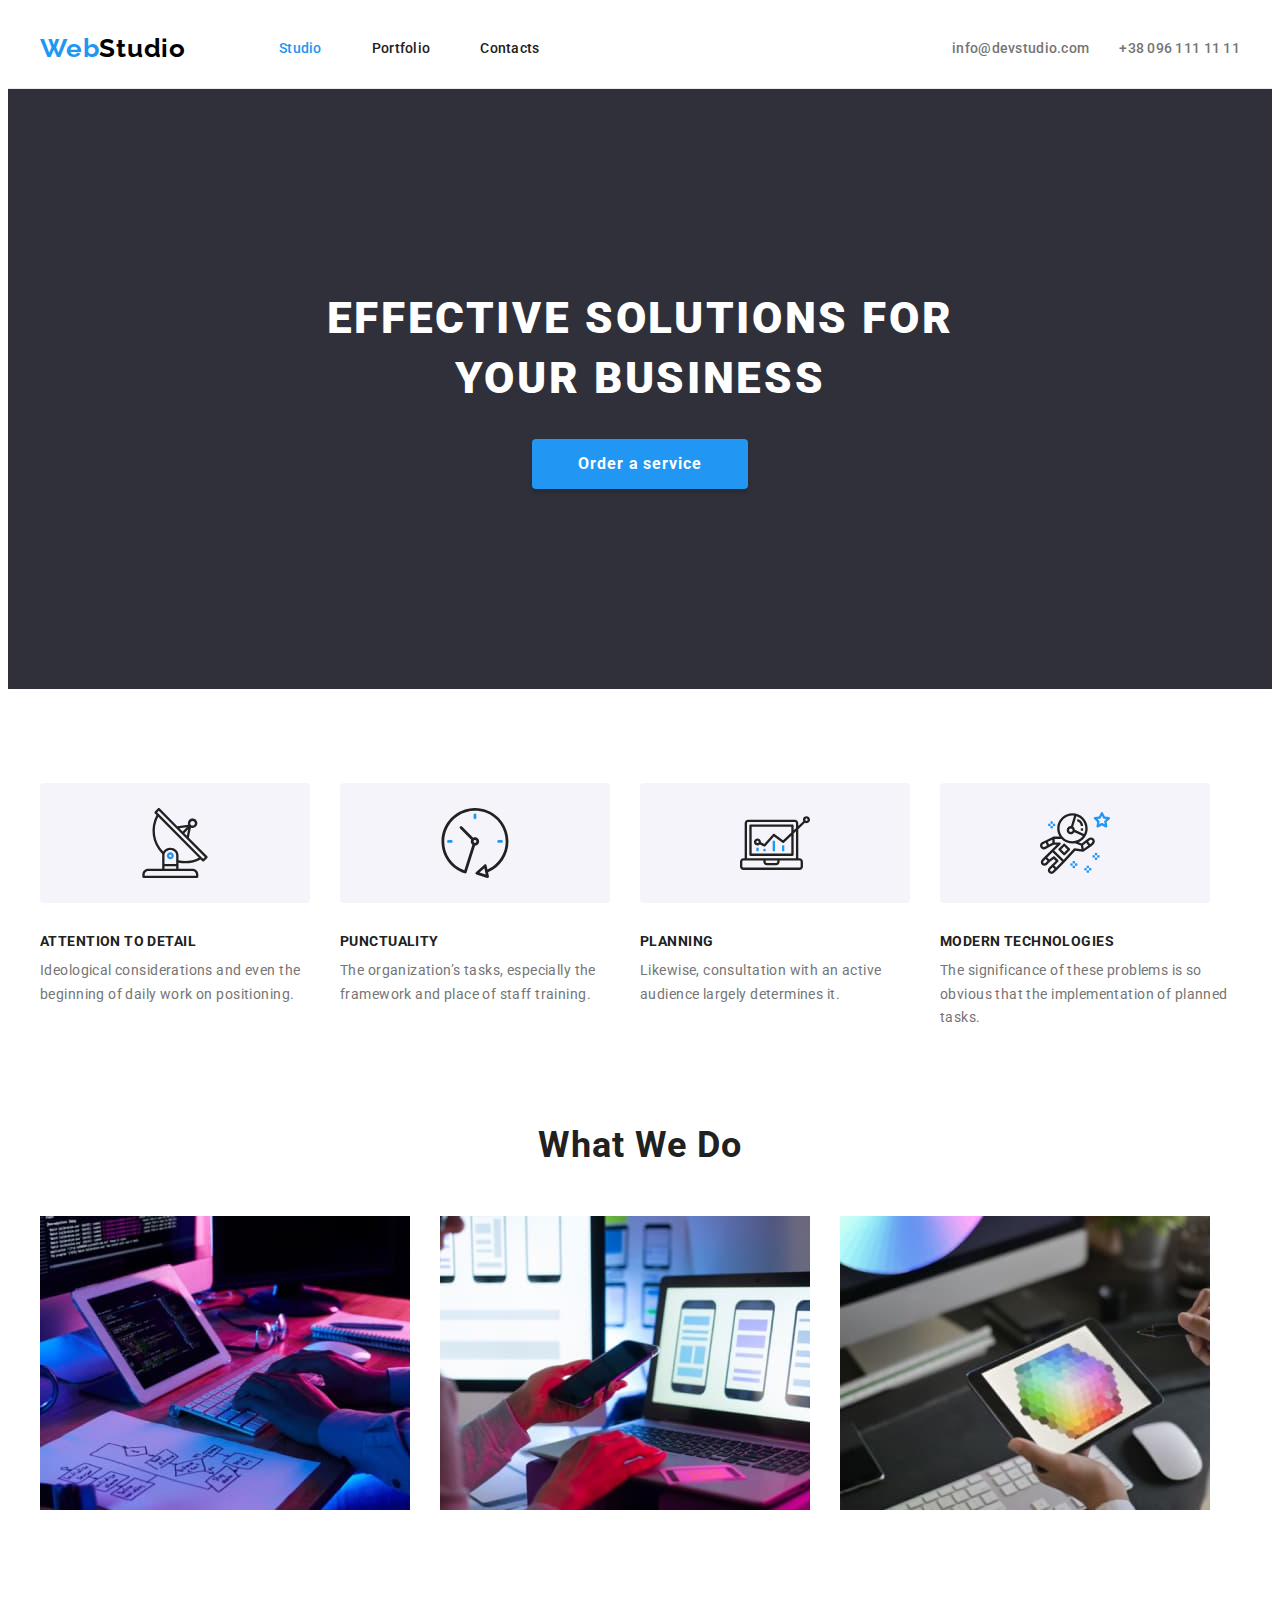
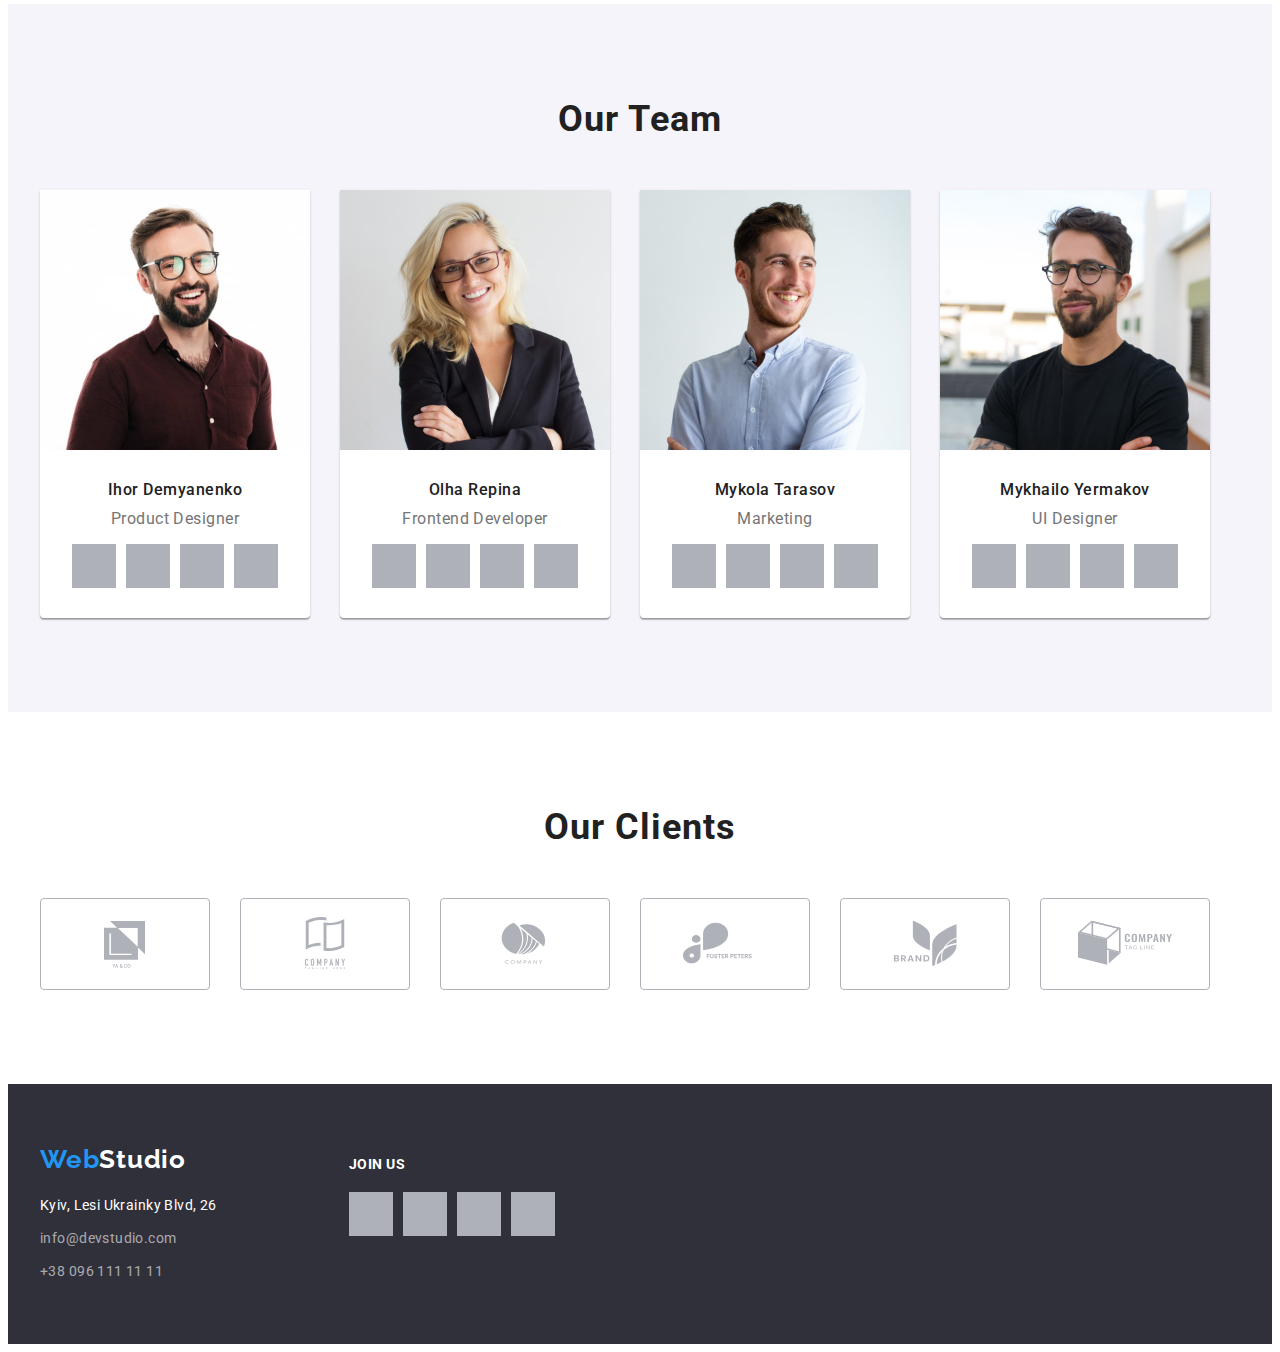
==== index.html @ 92993bab "Initial commit" ====
<!DOCTYPE html>
<html lang="en">
  <head>
    <meta charset="UTF-8" />
    <meta name="viewport" content="width=device-width, initial-scale=1.0" />
    <title>WebStudio</title>
    <link rel="preconnect" href="https://fonts.googleapis.com" />
    <link rel="preconnect" href="https://fonts.gstatic.com" crossorigin />
    <link
      href="https://fonts.googleapis.com/css2?family=Raleway:wght@700&family=Roboto:wght@400;500;700;900&display=swap"
      rel="stylesheet"
    />
    <link
      rel="stylesheet"
      href="https://cdnjs.cloudflare.com/ajax/libs/modern-normalize/2.0.0/modern-normalize.min.css"
      integrity="sha512-4xo8blKMVCiXpTaLzQSLSw3KFOVPWhm/TRtuPVc4WG6kUgjH6J03IBuG7JZPkcWMxJ5huwaBpOpnwYElP/m6wg=="
      crossorigin="anonymous"
      referrerpolicy="no-referrer"
    />
    <link rel="stylesheet" href="./css/styles.css" />
  </head>
  <body>
    <!-- header -->
    <header class="header">
      <div class="container header-wrapper">
        <nav class="site-nav-wrapper">
          <a class="logo" href="./index.html" lang="en"
            ><span class="accent">Web</span>Studio</a
          >
          <ul class="site-nav">
            <li class="site-nav-item">
              <a href="./index.html" class="link current">Studio</a>
            </li>
            <li class="site-nav-item">
              <a href="./portfolio.html" class="link">Portfolio</a>
            </li>
            <li class="site-nav-item"><a href="" class="link">Contacts</a></li>
          </ul>
        </nav>

        <ul class="header-contacts-wrapper">
          <li>
            <a href="mailto:info@devstudio.com" class="link contacts"
              >info@devstudio.com</a
            >
          </li>
          <li>
            <a href="tel:+380961111111" class="link contacts"
              >+38 096 111 11 11</a
            >
          </li>
        </ul>
      </div>
    </header>

    <!-- main content -->
    <main>
      <!-- hero screen -->
      <section class="hero">
        <div class="container">
          <h1 class="hero-title">Effective solutions for your business</h1>
          <button class="button primary" type="button">Order a service</button>
        </div>
      </section>

      <!-- benefits -->
      <section class="section benefits">
        <div class="container">
          <h2 class="title visually-hidden">Features</h2>
          <ul class="benefits-list">
            <li class="benefits-item">
              <img
                class="benefits-pic"
                src="./images/benefits-1.svg"
                alt="супутникова тарілка"
                width="270"
                height="120"
              />
              <h3 class="benefits-title">Attention to detail</h3>
              <p class="content">
                Ideological considerations and even the beginning of daily work
                on positioning.
              </p>
            </li>
            <li class="benefits-item">
              <img
                class="benefits-pic"
                src="./images/benefits-2.svg"
                alt="годинник"
                width="270"
                height="120"
              />
              <h3 class="benefits-title">Punctuality</h3>
              <p class="content">
                The organization’s tasks, especially the framework and place of
                staff training.
              </p>
            </li>
            <li class="benefits-item">
              <img
                class="benefits-pic"
                src="./images/benefits-3.svg"
                alt="графік"
                width="270"
                height="120"
              />
              <h3 class="benefits-title">Planning</h3>
              <p class="content">
                Likewise, consultation with an active audience largely
                determines it.
              </p>
            </li>
            <li class="benefits-item">
              <img
                class="benefits-pic"
                src="./images/benefits-4.svg"
                alt="космонавт"
                width="270"
                height="120"
              />
              <h3 class="benefits-title">Modern technologies</h3>
              <p class="content">
                The significance of these problems is so obvious that the
                implementation of planned tasks.
              </p>
            </li>
          </ul>
        </div>
      </section>

      <!-- what we do -->

      <section class="section works">
        <div class="container">
          <h2 class="title">What We Do</h2>
          <ul class="works-list">
            <li>
              <img
                class="works-pic"
                src="./images/img-1.jpg"
                alt="Desktop Applications"
                width="370"
                height="294"
              />
            </li>
            <li>
              <img
                class="works-pic"
                src="./images/img-2.jpg"
                alt="Mobile Applications"
                width="370"
                height="294"
              />
            </li>
            <li>
              <img
                class="works-pic"
                src="./images/img-3.jpg"
                alt="Design Solutions"
                width="370"
                height="294"
              />
            </li>
          </ul>
        </div>
      </section>

      <!-- our team -->

      <section class="section our-team">
        <div class="container">
          <h2 class="title">Our Team</h2>
          <ul class="team-list">
            <li class="team-item">
              <img
                class="team-pic"
                src="./images/product-designer.jpg"
                alt="Product Designer"
                width="270"
                height="260"
              />
              <div class="team-item-content">
                <h3 class="subtitle">Ihor Demyanenko</h3>
                <p class="team-position" lang="en">Product Designer</p>
                <ul class="socials-list">
                  <li class="socials-item"></li>
                  <li class="socials-item"></li>
                  <li class="socials-item"></li>
                  <li class="socials-item"></li>
                </ul>
              </div>
            </li>
            <li class="team-item">
              <img
                class="team-pic"
                src="./images/frontend-developer.jpg"
                alt="Frontend Developer"
                width="270"
                height="260"
              />
              <div class="team-item-content">
                <h3 class="subtitle">Olha Repina</h3>
                <p class="team-position" lang="en">Frontend Developer</p>
                <ul class="socials-list">
                  <li class="socials-item"></li>
                  <li class="socials-item"></li>
                  <li class="socials-item"></li>
                  <li class="socials-item"></li>
                </ul>
              </div>
            </li>
            <li class="team-item">
              <img
                class="team-pic"
                src="./images/marketing.jpg"
                alt="Marketing Specialist"
                width="270"
                height="260"
              />
              <div class="team-item-content">
                <h3 class="subtitle">Mykola Tarasov</h3>
                <p class="team-position" lang="en">Marketing</p>
                <ul class="socials-list">
                  <li class="socials-item"></li>
                  <li class="socials-item"></li>
                  <li class="socials-item"></li>
                  <li class="socials-item"></li>
                </ul>
              </div>
            </li>
            <li class="team-item">
              <img
                class="team-pic"
                src="./images/ui-designer.jpg"
                alt="UI Designer"
                width="270"
                height="260"
              />
              <div class="team-item-content">
                <h3 class="subtitle">Mykhailo Yermakov</h3>
                <p class="team-position" lang="en">UI Designer</p>
                <ul class="socials-list">
                  <li class="socials-item"></li>
                  <li class="socials-item"></li>
                  <li class="socials-item"></li>
                  <li class="socials-item"></li>
                </ul>
              </div>
            </li>
          </ul>
        </div>
      </section>

      <!-- clients -->
      <section class="clients section">
        <div class="container">
          <h2 class="title">Our Clients</h2>
          <ul class="clients-list">
            <li class="clients-item">
              <img
                class="clients-pic"
                src="./images/client-1.svg"
                alt="Client 1"
                width="170"
                height="92"
              />
            </li>
            <li class="clients-item">
              <img
                class="clients-pic"
                src="./images/client-2.svg"
                alt="Client 2"
                width="170"
                height="92"
              />
            </li>
            <li class="clients-item">
              <img
                class="clients-pic"
                src="./images/client-3.svg"
                alt="Client 3"
                width="170"
                height="92"
              />
            </li>
            <li class="clients-item">
              <img
                class="clients-pic"
                src="./images/client-4.svg"
                alt="Client 4"
                width="170"
                height="92"
              />
            </li>
            <li class="clients-item">
              <img
                class="clients-pic"
                src="./images/client-5.svg"
                alt="Client 5"
              />
            </li>
            <li class="clients-item">
              <img
                class="clients-pic"
                src="./images/client-6.svg"
                alt="Client 6"
              />
            </li>
          </ul>
        </div>
      </section>
    </main>

    <!-- footer -->
    <footer class="footer">
      <div class="container footer-container">
        <div class="footer-nav">
          <a href="./index.html" lang="en" class="logo"
            ><span class="accent">Web</span>Studio</a
          >
          <address class="address">
            <ul class="address-list">
              <li class="address-item">
                <a
                  href="https://maps.app.goo.gl/XvSEpXmjgRdSqmz17"
                  target="_blank"
                  rel="nofollow noreferrer noopener"
                  class="link address-map"
                  >Kyiv, Lesi Ukrainky Blvd, 26</a
                >
              </li>
              <li class="address-item">
                <a href="mailto:info@devstudio.com" class="link address-link"
                  >info@devstudio.com</a
                >
              </li>
              <li class="address-item">
                <a href="tel:+380961111111" class="link address-link"
                  >+38 096 111 11 11</a
                >
              </li>
            </ul>
          </address>
        </div>
        <div class="follow-container">
          <p class="follow-title">Join Us</p>
          <ul class="footer-follow-list">
            <li class="follow-item"></li>
            <li class="follow-item"></li>
            <li class="follow-item"></li>
            <li class="follow-item"></li>
          </ul>
        </div>
      </div>
    </footer>
  </body>
</html>
---- css/styles.css ----
:root {
  --accent-color: #2196f3;
  --primary-black-color: #000000;
  --primary-white-color: #ffffff;
  --primary-text-color: #757575;
  --secondary-text-color: #212121;
  --inverse-light-text-color: rgba(255, 255, 255, 0.6);
  --lightest-gray-color: #f5f4fa;
  --gray-color: #afb1b8;
}

/* main styles */
body {
  font-family: "Roboto", sans-serif;
  font-size: 14px;
  background-color: var(--primary-white-color);
  color: var(--primary-text-color);
}

h1,
h2,
h3,
h4,
h5,
h6,
p {
  margin: 0;
}

ul {
  padding: 0;
  margin: 0;
  list-style: none;
}

.link {
  text-decoration: none;
  color: var(--primary-text-color);
}

.container {
  width: 1200px;
  margin: 0 auto;
  padding-left: 15px;
  padding-right: 15px;
  /* outline: 2px solid tomato; */
}

.visually-hidden {
  position: absolute;
  width: 1px;
  height: 1px;
  margin: -1px;
  border: 0;
  padding: 0;

  white-space: nowrap;
  clip-path: inset(100%);
  clip: rect(0 0 0 0);
  overflow: hidden;
}

/* buttons */
.button {
  padding: 10px 32px;
  min-width: 216px;
  border-width: 0;
  border-radius: 4px;
  cursor: pointer;

  font-family: inherit;
  color: var(--primary-white-color);
  text-align: center;
}

.button.primary {
  font-weight: 700;
  font-size: 16px;
  line-height: 1.87;
  letter-spacing: 0.06em;
  background-color: #2196f3;
  box-shadow: 0 4px 4px 0 rgba(0, 0, 0, 0.15);
}

.button.primary:active {
  box-shadow: 0 4px 4px 0 rgba(0, 0, 0, 0.15);
  background: #188ce8;
}

/* header */
.header {
  /* padding-top: 24px;
  padding-bottom: 25px; */
  border-bottom: 1px solid #ececec;
}

.header-wrapper {
  display: flex;
  align-items: center;
}

/* logo */
.logo {
  margin-right: 93px;

  font-family: "Raleway", sans-serif;
  font-weight: 700;
  font-size: 26px;
  letter-spacing: 0.03em;
  text-decoration: none;

  color: var(--primary-black-color);
}
.logo .accent {
  color: var(--accent-color);
}

/* navigation */
.site-nav-wrapper {
  display: flex;
  align-items: center;
  margin-right: auto;
}

.site-nav {
  display: flex;
  align-items: center;
  column-gap: 50px;
}

.site-nav-item > .link {
  display: block;
  padding-top: 32px;
  padding-bottom: 32px;
}

.site-nav .link {
  font-weight: 500;
  letter-spacing: 0.02em;
  color: var(--secondary-text-color);
}
.site-nav .link:hover,
.site-nav .link:focus {
  color: var(--accent-color);
}

.header-contacts-wrapper {
  display: flex;
  gap: 30px;
}

.link.current {
  color: var(--accent-color);
}
/* contacts */
.contacts {
  padding-top: 20px;
  padding-bottom: 20px;

  font-weight: 500;
  letter-spacing: 0.02em;
}
.contacts:hover,
.contacts:focus {
  color: var(--accent-color);
}

/* hero */
.hero {
  padding-top: 200px;
  padding-bottom: 200px;
  text-align: center;
  background: #2f303a;
}

.hero-title {
  width: 696px;
  margin-bottom: 30px;
  margin-left: auto;
  margin-right: auto;

  font-weight: 900;
  font-size: 44px;
  line-height: 1.36;
  letter-spacing: 0.06em;
  text-transform: uppercase;
  text-align: center;
  color: var(--primary-white-color);
}

/* <button type="button" class="button primary">Замовити послугу</button> */

/* sections */
.section {
  padding-top: 94px;
  padding-bottom: 94px;
}

.section .title {
  color: var(--secondary-text-color);
  font-size: 36px;
  letter-spacing: 0.03em;
  text-align: center;
}

/* benefits */

.benefits-list {
  display: flex;
  column-gap: 30px;
}

/* .benefits-item {
  background-color: teal;
} */

.benefits-pic {
  display: block;
  margin-bottom: 30px;
}

.benefits-title {
  margin-bottom: 10px;

  font-size: 14px;
  letter-spacing: 0.03em;
  text-transform: uppercase;
  color: var(--secondary-text-color);
}

.benefits .content {
  line-height: 1.71;
  letter-spacing: 0.03em;
}

/* what we do */
.works {
  padding-top: 0;
}

.works .title {
  margin-bottom: 50px;
}

.works-list {
  display: flex;
  column-gap: 30px;
}

.works-pic {
  display: block;
}

/* our team */
.our-team {
  background: var(--lightest-gray-color);
}

.our-team .title {
  margin-bottom: 50px;
}

.team-list {
  display: flex;
  column-gap: 30px;
}

.team-item {
  border-radius: 0 0 4px 4px;
  width: 270px;

  box-shadow: 0 2px 1px 0 rgba(0, 0, 0, 0.2), 0 1px 1px 0 rgba(0, 0, 0, 0.14),
    0 1px 3px 0 rgba(0, 0, 0, 0.12);
  background: #fff;
}

.team-pic {
  display: block;
}

.team-item-content {
  padding: 30px 32px;
}

.our-team .subtitle {
  margin-bottom: 10px;

  font-weight: 500;
  font-size: 16px;
  letter-spacing: 0.03em;
  text-align: center;
  color: var(--secondary-text-color);
}

.team-position {
  margin-bottom: 16px;

  font-size: 16px;
  letter-spacing: 0.03em;
  text-align: center;
}

.socials-list {
  display: flex;
  column-gap: 10px;
  justify-content: center;
}

.socials-item {
  width: 44px;
  height: 44px;
  background-color: var(--gray-color);
}

/* clients */

.clients .title {
  margin-bottom: 50px;
}

.clients-list {
  display: flex;
  column-gap: 30px;
}

.clients-item {
  width: 170px;
  /* height: 92px; */
}

.clients-pic {
  display: block;
}

/* footer */
.footer {
  padding-top: 60px;
  padding-bottom: 60px;
  background: #2f303a;
}

.footer-container {
  display: flex;
  /* align-items: center; */
}

.footer-nav {
  margin-right: 70px;
}

.footer .logo {
  display: block;
  margin-bottom: 20px;

  color: var(--primary-white-color);
}

.address {
  line-height: 1.71;
  font-style: normal;
  letter-spacing: 0.03em;
}

.address .link:hover,
.address .link:focus {
  color: var(--accent-color);
}

.address-item {
  display: block;
  margin-bottom: 9px;
}

.address-item:last-child {
  margin-bottom: 0;
}

.address-map {
  color: var(--primary-white-color);
}

.address-link {
  letter-spacing: 0.03em;
  color: var(--inverse-light-text-color);
}

/* follow list */
.follow-container {
  margin-top: 12px;
}

.follow-title {
  margin-bottom: 20px;

  font-weight: 700;
  letter-spacing: 0.03em;
  text-transform: uppercase;
  color: var(--primary-white-color);
}

.footer-follow-list {
  display: flex;
  column-gap: 10px;
}

.follow-item {
  width: 44px;
  height: 44px;
  background-color: var(--gray-color);
}

/* portfolio page styles */

.portfolio {
  padding-bottom: 94px;
  padding-top: 94px;
}

.button-list {
  display: flex;
  gap: 8px;
  justify-content: center;
  margin-bottom: 50px;
}

.portfolio-button {
  padding: 6px 22px;
  min-width: 73px;

  font-weight: 500;
  font-size: 16px;
  line-height: 1.62;
  letter-spacing: 0.03em;
  color: var(--secondary-text-color);
  background-color: var(--lightest-gray-color);
}

.portfolio-button:hover,
.portfolio-button:focus {
  background-color: var(--accent-color);
  color: var(--primary-white-color);
}

.portfolio-button.accent {
  background-color: var(--accent-color);
  color: var(--primary-white-color);
}

.cards-list {
  display: flex;
  flex-wrap: wrap;
  gap: 30px;
}

.cards-item {
  width: 370px;
  /* height: 404px; */
}

.carts-pic {
  display: block;
}

.cards-content {
  border: 1px solid #eee;
  border-top: 0;
  padding: 20px 24px;
}

.portfolio-title {
  margin-bottom: 4px;

  font-size: 18px;
  line-height: 2;
  letter-spacing: 0.06em;
  color: var(--secondary-text-color);
}

.portfolio-subtitle {
  font-size: 16px;
  line-height: 1.87;
  letter-spacing: 0.03em;
}
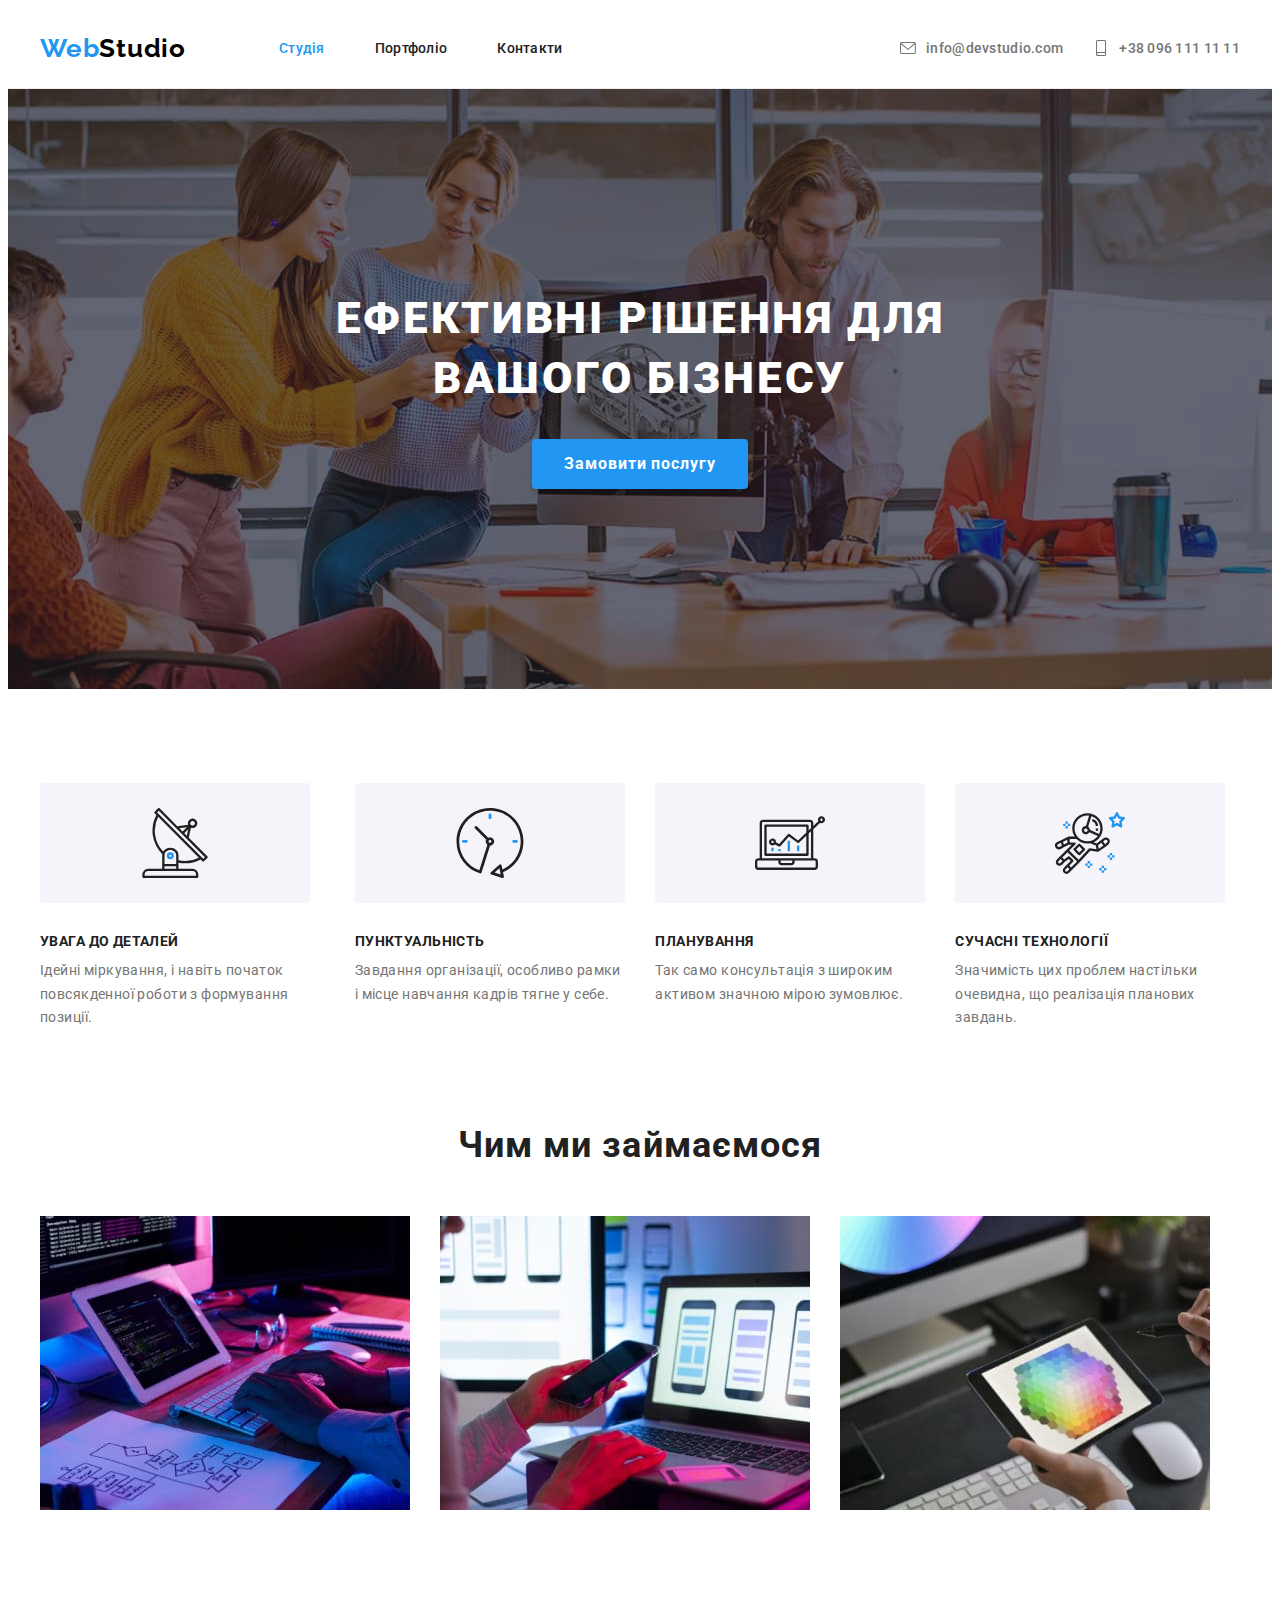
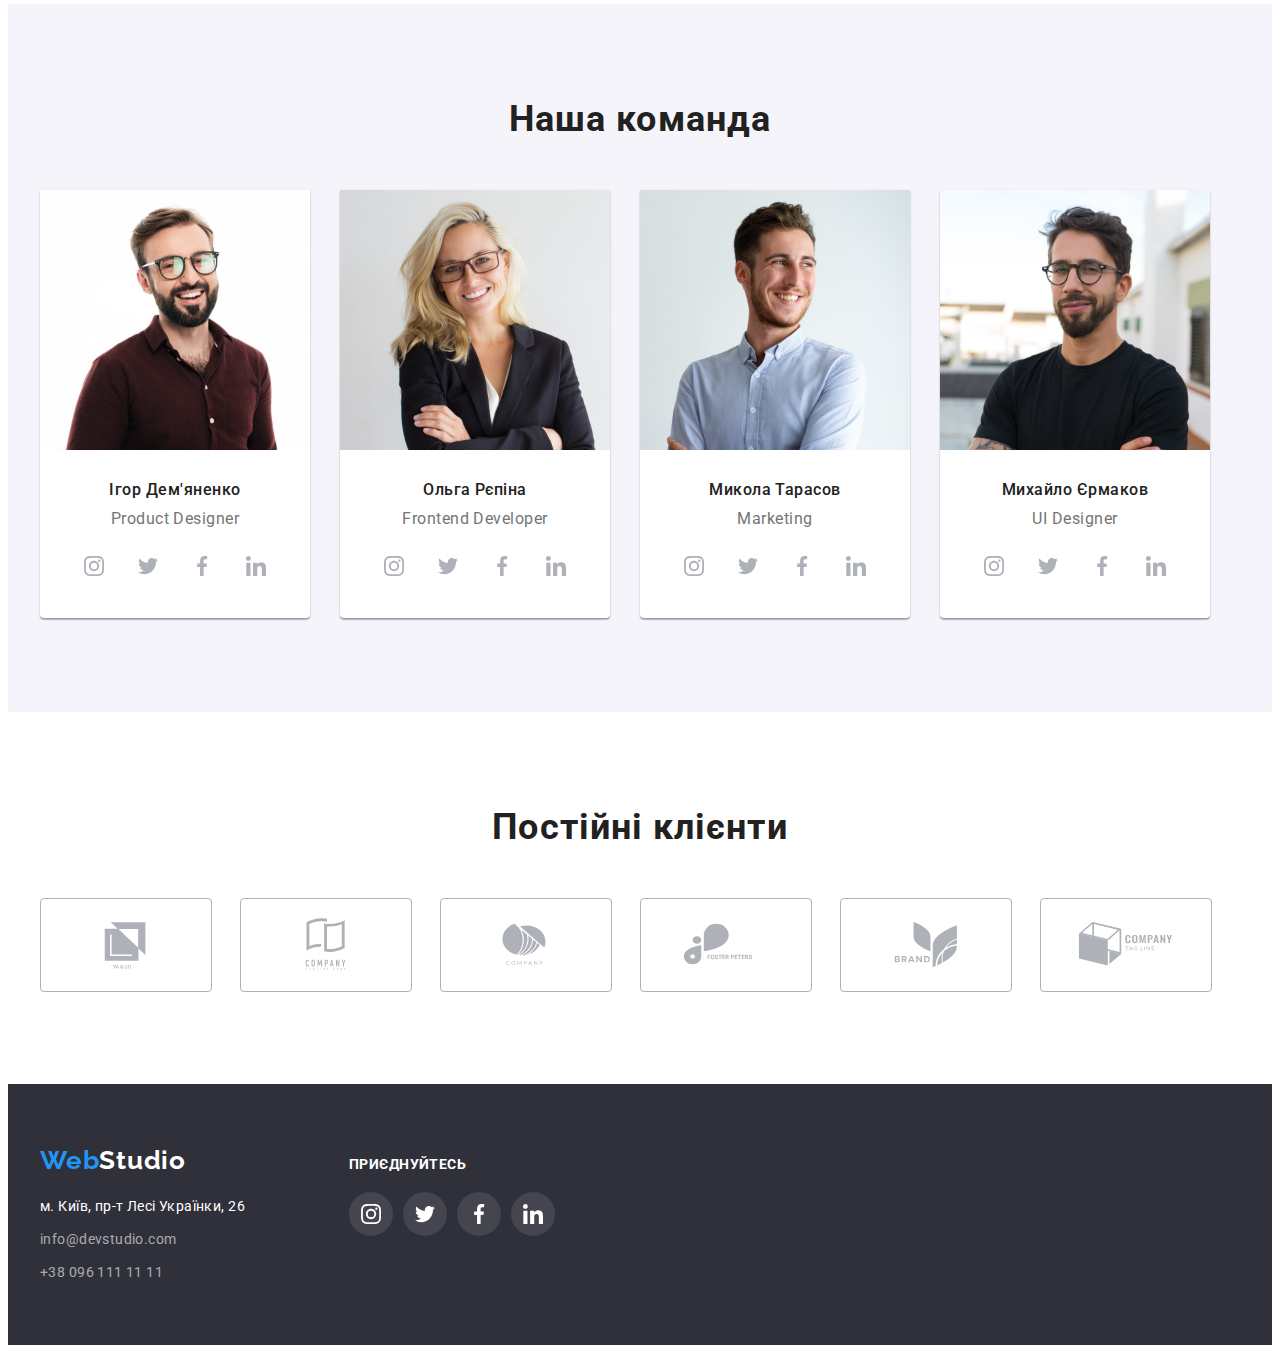
==== commit eccc3ee0: "Add markup and styling for icons and decorative effects" ====
--- a/index.html
+++ b/index.html
@@ -1,5 +1,5 @@
 <!DOCTYPE html>
-<html lang="en">
+<html lang="uk">
   <head>
     <meta charset="UTF-8" />
     <meta name="viewport" content="width=device-width, initial-scale=1.0" />
@@ -29,23 +29,28 @@
           >
           <ul class="site-nav">
             <li class="site-nav-item">
-              <a href="./index.html" class="link current">Studio</a>
+              <a href="./index.html" class="link current">Студія</a>
             </li>
             <li class="site-nav-item">
-              <a href="./portfolio.html" class="link">Portfolio</a>
-            </li>
-            <li class="site-nav-item"><a href="" class="link">Contacts</a></li>
+              <a href="./portfolio.html" class="link">Портфоліо</a>
+            </li>
+            <li class="site-nav-item"><a href="" class="link">Контакти</a></li>
           </ul>
         </nav>
 
         <ul class="header-contacts-wrapper">
-          <li>
-            <a href="mailto:info@devstudio.com" class="link contacts"
-              >info@devstudio.com</a
+          <li class="header-contacts-item">
+            <a href="mailto:info@devstudio.com" class="link contacts-link">
+              <svg class="header-contacts-icon">
+                <use href="./images/icons.svg#icon-envelope"></use>
+              </svg>
+              info@devstudio.com</a
             >
           </li>
-          <li>
-            <a href="tel:+380961111111" class="link contacts"
+          <li class="header-contacts-item">
+            <a href="tel:+380961111111" class="link contacts-link">
+              <svg class="header-contacts-icon">
+                <use href="./images/icons.svg#icon-smartphone"></use></svg
               >+38 096 111 11 11</a
             >
           </li>
@@ -58,70 +63,61 @@
       <!-- hero screen -->
       <section class="hero">
         <div class="container">
-          <h1 class="hero-title">Effective solutions for your business</h1>
-          <button class="button primary" type="button">Order a service</button>
+          <h1 class="hero-title">Ефективні рішення для вашого бізнесу</h1>
+          <button class="button primary" type="button">Замовити послугу</button>
         </div>
       </section>
 
       <!-- benefits -->
       <section class="section benefits">
         <div class="container">
-          <h2 class="title visually-hidden">Features</h2>
+          <h2 class="title visually-hidden">Особливості</h2>
           <ul class="benefits-list">
             <li class="benefits-item">
-              <img
-                class="benefits-pic"
-                src="./images/benefits-1.svg"
-                alt="супутникова тарілка"
-                width="270"
-                height="120"
-              />
-              <h3 class="benefits-title">Attention to detail</h3>
+              <div class="benefits-pic">
+                <svg class="benefits-icon">
+                  <use href="./images/icons.svg#icon-antenna"></use>
+                </svg>
+              </div>
+              <h3 class="benefits-title">Увага до деталей</h3>
               <p class="content">
-                Ideological considerations and even the beginning of daily work
-                on positioning.
+                Ідейні міркування, і навіть початок повсякденної роботи з
+                формування позиції.
               </p>
             </li>
             <li class="benefits-item">
-              <img
-                class="benefits-pic"
-                src="./images/benefits-2.svg"
-                alt="годинник"
-                width="270"
-                height="120"
-              />
-              <h3 class="benefits-title">Punctuality</h3>
+              <div class="benefits-pic">
+                <svg class="benefits-icon">
+                  <use href="./images/icons.svg#icon-clock"></use>
+                </svg>
+              </div>
+              <h3 class="benefits-title">Пунктуальність</h3>
               <p class="content">
-                The organization’s tasks, especially the framework and place of
-                staff training.
+                Завдання організації, особливо рамки і місце навчання кадрів
+                тягне у себе.
               </p>
             </li>
             <li class="benefits-item">
-              <img
-                class="benefits-pic"
-                src="./images/benefits-3.svg"
-                alt="графік"
-                width="270"
-                height="120"
-              />
-              <h3 class="benefits-title">Planning</h3>
+              <div class="benefits-pic">
+                <svg class="benefits-icon">
+                  <use href="./images/icons.svg#icon-diagram"></use>
+                </svg>
+              </div>
+              <h3 class="benefits-title">Планування</h3>
               <p class="content">
-                Likewise, consultation with an active audience largely
-                determines it.
+                Так само консультація з широким активом значною мірою зумовлює.
               </p>
             </li>
             <li class="benefits-item">
-              <img
-                class="benefits-pic"
-                src="./images/benefits-4.svg"
-                alt="космонавт"
-                width="270"
-                height="120"
-              />
-              <h3 class="benefits-title">Modern technologies</h3>
+              <div class="benefits-pic">
+                <svg class="benefits-icon">
+                  <use href="./images/icons.svg#icon-astronaut"></use>
+                </svg>
+              </div>
+              <h3 class="benefits-title">Сучасні технології</h3>
               <p class="content">
-                The significance of these problems is so obvious that the
-                implementation of planned tasks.
+                Значимість цих проблем настільки очевидна, що реалізація
+                планових завдань.
               </p>
             </li>
           </ul>
@@ -132,13 +128,13 @@
 
       <section class="section works">
         <div class="container">
-          <h2 class="title">What We Do</h2>
+          <h2 class="title">Чим ми займаємося</h2>
           <ul class="works-list">
             <li>
               <img
                 class="works-pic"
                 src="./images/img-1.jpg"
-                alt="Desktop Applications"
+                alt="Десктопні додатки"
                 width="370"
                 height="294"
               />
@@ -147,7 +143,7 @@
               <img
                 class="works-pic"
                 src="./images/img-2.jpg"
-                alt="Mobile Applications"
+                alt="Мобільні додатки"
                 width="370"
                 height="294"
               />
@@ -156,7 +152,7 @@
               <img
                 class="works-pic"
                 src="./images/img-3.jpg"
-                alt="Design Solutions"
+                alt="Дизайнерські рішення"
                 width="370"
                 height="294"
               />
@@ -169,24 +165,63 @@
 
       <section class="section our-team">
         <div class="container">
-          <h2 class="title">Our Team</h2>
+          <h2 class="title">Наша команда</h2>
           <ul class="team-list">
             <li class="team-item">
               <img
                 class="team-pic"
                 src="./images/product-designer.jpg"
-                alt="Product Designer"
+                alt="Дизайнер продукту"
                 width="270"
                 height="260"
               />
               <div class="team-item-content">
-                <h3 class="subtitle">Ihor Demyanenko</h3>
+                <h3 class="subtitle">Ігор Дем'яненко</h3>
                 <p class="team-position" lang="en">Product Designer</p>
+
                 <ul class="socials-list">
-                  <li class="socials-item"></li>
-                  <li class="socials-item"></li>
-                  <li class="socials-item"></li>
-                  <li class="socials-item"></li>
+                  <li class="socials-item">
+                    <a
+                      href=""
+                      class="link social-link"
+                      target="_blank"
+                      rel="noopener noreferrer nofollow"
+                      ><svg class="social-link-icon">
+                        <use
+                          href="./images/icons.svg#icon-instagram"
+                        ></use></svg
+                    ></a>
+                  </li>
+                  <li class="socials-item">
+                    <a
+                      href=""
+                      class="link social-link"
+                      target="_blank"
+                      rel="noopener noreferrer nofollow"
+                      ><svg class="social-link-icon">
+                        <use href="./images/icons.svg#icon-twitter"></use></svg
+                    ></a>
+                  </li>
+                  <li class="socials-item">
+                    <a
+                      href=""
+                      class="link social-link"
+                      target="_blank"
+                      rel="noopener noreferrer nofollow"
+                      ><svg class="social-link-icon">
+                        <use href="./images/icons.svg#icon-facebook"></use></svg
+                    ></a>
+                  </li>
+                  <li class="socials-item">
+                    <a
+                      href=""
+                      class="link social-link"
+                      target="_blank"
+                      rel="noopener noreferrer nofollow"
+                      ><svg class="social-link-icon">
+                        <use href="./images/icons.svg#icon-linkedin"></use></svg
+                    ></a>
+                  </li>
                 </ul>
               </div>
             </li>
@@ -194,18 +229,56 @@
               <img
                 class="team-pic"
                 src="./images/frontend-developer.jpg"
-                alt="Frontend Developer"
+                alt="Фронтенд розробник"
                 width="270"
                 height="260"
               />
               <div class="team-item-content">
-                <h3 class="subtitle">Olha Repina</h3>
+                <h3 class="subtitle">Ольга Рєпіна</h3>
                 <p class="team-position" lang="en">Frontend Developer</p>
                 <ul class="socials-list">
-                  <li class="socials-item"></li>
-                  <li class="socials-item"></li>
-                  <li class="socials-item"></li>
-                  <li class="socials-item"></li>
+                  <li class="socials-item">
+                    <a
+                      href=""
+                      class="link social-link"
+                      target="_blank"
+                      rel="noopener noreferrer nofollow"
+                      ><svg class="social-link-icon">
+                        <use
+                          href="./images/icons.svg#icon-instagram"
+                        ></use></svg
+                    ></a>
+                  </li>
+                  <li class="socials-item">
+                    <a
+                      href=""
+                      class="link social-link"
+                      target="_blank"
+                      rel="noopener noreferrer nofollow"
+                      ><svg class="social-link-icon">
+                        <use href="./images/icons.svg#icon-twitter"></use></svg
+                    ></a>
+                  </li>
+                  <li class="socials-item">
+                    <a
+                      href=""
+                      class="link social-link"
+                      target="_blank"
+                      rel="noopener noreferrer nofollow"
+                      ><svg class="social-link-icon">
+                        <use href="./images/icons.svg#icon-facebook"></use></svg
+                    ></a>
+                  </li>
+                  <li class="socials-item">
+                    <a
+                      href=""
+                      class="link social-link"
+                      target="_blank"
+                      rel="noopener noreferrer nofollow"
+                      ><svg class="social-link-icon">
+                        <use href="./images/icons.svg#icon-linkedin"></use></svg
+                    ></a>
+                  </li>
                 </ul>
               </div>
             </li>
@@ -213,18 +286,56 @@
               <img
                 class="team-pic"
                 src="./images/marketing.jpg"
-                alt="Marketing Specialist"
+                alt="Маркетолог"
                 width="270"
                 height="260"
               />
               <div class="team-item-content">
-                <h3 class="subtitle">Mykola Tarasov</h3>
+                <h3 class="subtitle">Микола Тарасов</h3>
                 <p class="team-position" lang="en">Marketing</p>
                 <ul class="socials-list">
-                  <li class="socials-item"></li>
-                  <li class="socials-item"></li>
-                  <li class="socials-item"></li>
-                  <li class="socials-item"></li>
+                  <li class="socials-item">
+                    <a
+                      href=""
+                      class="link social-link"
+                      target="_blank"
+                      rel="noopener noreferrer nofollow"
+                      ><svg class="social-link-icon">
+                        <use
+                          href="./images/icons.svg#icon-instagram"
+                        ></use></svg
+                    ></a>
+                  </li>
+                  <li class="socials-item">
+                    <a
+                      href=""
+                      class="link social-link"
+                      target="_blank"
+                      rel="noopener noreferrer nofollow"
+                      ><svg class="social-link-icon">
+                        <use href="./images/icons.svg#icon-twitter"></use></svg
+                    ></a>
+                  </li>
+                  <li class="socials-item">
+                    <a
+                      href=""
+                      class="link social-link"
+                      target="_blank"
+                      rel="noopener noreferrer nofollow"
+                      ><svg class="social-link-icon">
+                        <use href="./images/icons.svg#icon-facebook"></use></svg
+                    ></a>
+                  </li>
+                  <li class="socials-item">
+                    <a
+                      href=""
+                      class="link social-link"
+                      target="_blank"
+                      rel="noopener noreferrer nofollow"
+                      ><svg class="social-link-icon">
+                        <use href="./images/icons.svg#icon-linkedin"></use></svg
+                    ></a>
+                  </li>
                 </ul>
               </div>
             </li>
@@ -232,18 +343,56 @@
               <img
                 class="team-pic"
                 src="./images/ui-designer.jpg"
-                alt="UI Designer"
+                alt="UI Дизайнер"
                 width="270"
                 height="260"
               />
               <div class="team-item-content">
-                <h3 class="subtitle">Mykhailo Yermakov</h3>
+                <h3 class="subtitle">Михайло Єрмаков</h3>
                 <p class="team-position" lang="en">UI Designer</p>
                 <ul class="socials-list">
-                  <li class="socials-item"></li>
-                  <li class="socials-item"></li>
-                  <li class="socials-item"></li>
-                  <li class="socials-item"></li>
+                  <li class="socials-item">
+                    <a
+                      href=""
+                      class="link social-link"
+                      target="_blank"
+                      rel="noopener noreferrer nofollow"
+                      ><svg class="social-link-icon">
+                        <use
+                          href="./images/icons.svg#icon-instagram"
+                        ></use></svg
+                    ></a>
+                  </li>
+                  <li class="socials-item">
+                    <a
+                      href=""
+                      class="link social-link"
+                      target="_blank"
+                      rel="noopener noreferrer nofollow"
+                      ><svg class="social-link-icon">
+                        <use href="./images/icons.svg#icon-twitter"></use></svg
+                    ></a>
+                  </li>
+                  <li class="socials-item">
+                    <a
+                      href=""
+                      class="link social-link"
+                      target="_blank"
+                      rel="noopener noreferrer nofollow"
+                      ><svg class="social-link-icon">
+                        <use href="./images/icons.svg#icon-facebook"></use></svg
+                    ></a>
+                  </li>
+                  <li class="socials-item">
+                    <a
+                      href=""
+                      class="link social-link"
+                      target="_blank"
+                      rel="noopener noreferrer nofollow"
+                      ><svg class="social-link-icon">
+                        <use href="./images/icons.svg#icon-linkedin"></use></svg
+                    ></a>
+                  </li>
                 </ul>
               </div>
             </li>
@@ -254,57 +403,73 @@
       <!-- clients -->
       <section class="clients section">
         <div class="container">
-          <h2 class="title">Our Clients</h2>
+          <h2 class="title">Постійні клієнти</h2>
           <ul class="clients-list">
             <li class="clients-item">
-              <img
-                class="clients-pic"
-                src="./images/client-1.svg"
-                alt="Client 1"
-                width="170"
-                height="92"
-              />
+              <a
+                href=""
+                class="clients-link"
+                target="_blank"
+                rel="noopener noreferrer nofollow"
+              >
+                <svg class="clients-icon">
+                  <use href="./images/icons.svg#icon-client-1"></use></svg
+              ></a>
             </li>
             <li class="clients-item">
-              <img
-                class="clients-pic"
-                src="./images/client-2.svg"
-                alt="Client 2"
-                width="170"
-                height="92"
-              />
+              <a
+                href=""
+                class="clients-link"
+                target="_blank"
+                rel="noopener noreferrer nofollow"
+              >
+                <svg class="clients-icon">
+                  <use href="./images/icons.svg#icon-client-2"></use></svg
+              ></a>
             </li>
             <li class="clients-item">
-              <img
-                class="clients-pic"
-                src="./images/client-3.svg"
-                alt="Client 3"
-                width="170"
-                height="92"
-              />
+              <a
+                href=""
+                class="clients-link"
+                target="_blank"
+                rel="noopener noreferrer nofollow"
+              >
+                <svg class="clients-icon">
+                  <use href="./images/icons.svg#icon-client-3"></use></svg
+              ></a>
             </li>
             <li class="clients-item">
-              <img
-                class="clients-pic"
-                src="./images/client-4.svg"
-                alt="Client 4"
-                width="170"
-                height="92"
-              />
+              <a
+                href=""
+                class="clients-link"
+                target="_blank"
+                rel="noopener noreferrer nofollow"
+              >
+                <svg class="clients-icon">
+                  <use href="./images/icons.svg#icon-client-4"></use></svg
+              ></a>
             </li>
             <li class="clients-item">
-              <img
-                class="clients-pic"
-                src="./images/client-5.svg"
-                alt="Client 5"
-              />
+              <a
+                href=""
+                class="clients-link"
+                target="_blank"
+                rel="noopener noreferrer nofollow"
+              >
+                <svg class="clients-icon">
+                  <use href="./images/icons.svg#icon-client-5"></use></svg
+              ></a>
             </li>
             <li class="clients-item">
-              <img
-                class="clients-pic"
-                src="./images/client-6.svg"
-                alt="Client 6"
-              />
+              <a
+                href=""
+                class="clients-link"
+                target="_blank"
+                rel="noopener noreferrer nofollow"
+              >
+                <svg class="clients-icon">
+                  <use href="./images/icons.svg#icon-client-6"></use></svg
+              ></a>
             </li>
           </ul>
         </div>
@@ -319,6 +484,7 @@
             ><span class="accent">Web</span>Studio</a
           >
           <address class="address">
+            <!-- address list -->
             <ul class="address-list">
               <li class="address-item">
                 <a
@@ -326,7 +492,7 @@
                   target="_blank"
                   rel="nofollow noreferrer noopener"
                   class="link address-map"
-                  >Kyiv, Lesi Ukrainky Blvd, 26</a
+                  >м. Київ, пр-т Лесі Українки, 26</a
                 >
               </li>
               <li class="address-item">
@@ -342,13 +508,58 @@
             </ul>
           </address>
         </div>
+
         <div class="follow-container">
-          <p class="follow-title">Join Us</p>
+          <p class="follow-title">приєднуйтесь</p>
           <ul class="footer-follow-list">
-            <li class="follow-item"></li>
-            <li class="follow-item"></li>
-            <li class="follow-item"></li>
-            <li class="follow-item"></li>
+            <li class="follow-item">
+              <a
+                href=""
+                class="footer-link"
+                target="_blank"
+                rel="noopener noreferrer nofollow"
+              >
+                <svg class="footer-icon">
+                  <use href="./images/icons.svg#icon-instagram"></use>
+                </svg>
+              </a>
+            </li>
+            <li class="follow-item">
+              <a
+                href=""
+                class="footer-link"
+                target="_blank"
+                rel="noopener noreferrer nofollow"
+              >
+                <svg class="footer-icon">
+                  <use href="./images/icons.svg#icon-twitter"></use>
+                </svg>
+              </a>
+            </li>
+            <li class="follow-item">
+              <a
+                href=""
+                class="footer-link"
+                target="_blank"
+                rel="noopener noreferrer nofollow"
+              >
+                <svg class="footer-icon">
+                  <use href="./images/icons.svg#icon-facebook"></use>
+                </svg>
+              </a>
+            </li>
+            <li class="follow-item">
+              <a
+                href=""
+                class="footer-link"
+                target="_blank"
+                rel="noopener noreferrer nofollow"
+              >
+                <svg class="footer-icon">
+                  <use href="./images/icons.svg#icon-linkedin"></use>
+                </svg>
+              </a>
+            </li>
           </ul>
         </div>
       </div>
--- a/css/styles.css
+++ b/css/styles.css
@@ -144,33 +144,63 @@
   color: var(--accent-color);
 }
 
-.header-contacts-wrapper {
-  display: flex;
-  gap: 30px;
-}
-
 .link.current {
   color: var(--accent-color);
 }
+
 /* contacts */
-.contacts {
+
+.header-contacts-wrapper {
+  display: flex;
+  gap: 30px;
+  align-items: center;
+}
+
+.header-contacts-item {
+  display: flex;
+  gap: 10px;
+  align-items: center;
+
+  font-weight: 500;
+  letter-spacing: 0.02em;
+}
+
+.contacts-link {
+  display: flex;
+  gap: 10px;
+  align-items: center;
   padding-top: 20px;
   padding-bottom: 20px;
-
-  font-weight: 500;
-  letter-spacing: 0.02em;
-}
-.contacts:hover,
-.contacts:focus {
+}
+
+.contacts-link:hover,
+.contacts-link:focus {
   color: var(--accent-color);
+}
+
+.header-contacts-icon {
+  width: 16px;
+  height: 16px;
+  fill: currentColor;
 }
 
 /* hero */
 .hero {
+  margin-right: auto;
+  margin-left: auto;
   padding-top: 200px;
   padding-bottom: 200px;
   text-align: center;
-  background: #2f303a;
+  background: #c4c4c4;
+  background-image: linear-gradient(
+      rgba(47, 48, 58, 0.4),
+      rgba(47, 48, 58, 0.4)
+    ),
+    url(../images/hero-bg.jpg);
+  max-width: 1600px;
+  background-repeat: no-repeat;
+  background-position: center;
+  background-size: cover;
 }
 
 .hero-title {
@@ -215,8 +245,19 @@
 } */
 
 .benefits-pic {
-  display: block;
+  display: flex;
+  justify-content: center;
+  align-items: center;
   margin-bottom: 30px;
+  width: 270px;
+  height: 120px;
+  background-color: var(--lightest-gray-color);
+  border-radius: 4px;
+}
+
+.benefits-icon {
+  width: 70px;
+  height: 70px;
 }
 
 .benefits-title {
@@ -303,13 +344,40 @@
 .socials-list {
   display: flex;
   column-gap: 10px;
-  justify-content: center;
 }
 
 .socials-item {
   width: 44px;
   height: 44px;
-  background-color: var(--gray-color);
+}
+
+.social-link {
+  width: 100%;
+  height: 100%;
+  display: flex;
+  justify-content: center;
+  align-items: center;
+  background-color: var(--primary-white-color);
+  border-radius: 50%;
+}
+
+.social-link:hover,
+.social-link:focus {
+  background-color: var(--accent-color);
+}
+
+.social-link-icon {
+  width: 20px;
+  height: 20px;
+  fill: var(--gray-color);
+}
+
+.social-link:hover .social-link-icon {
+  fill: var(--primary-white-color);
+}
+
+.social-link:focus .social-link-icon {
+  fill: var(--primary-white-color);
 }
 
 /* clients */
@@ -325,11 +393,30 @@
 
 .clients-item {
   width: 170px;
-  /* height: 92px; */
-}
-
-.clients-pic {
-  display: block;
+  height: 92px;
+}
+
+.clients-link {
+  display: flex;
+  justify-content: center;
+  align-items: center;
+  width: 100%;
+  height: 100%;
+  color: #afb1b8;
+  border: 1px solid #afb1b8;
+  border-radius: 4px;
+}
+
+.clients-icon {
+  width: 106px;
+  height: 60px;
+  fill: currentColor;
+}
+
+.clients-link:hover,
+.clients-link:focus {
+  color: var(--accent-color);
+  border-color: var(--accent-color);
 }
 
 /* footer */
@@ -341,7 +428,7 @@
 
 .footer-container {
   display: flex;
-  /* align-items: center; */
+  align-items: baseline;
 }
 
 .footer-nav {
@@ -406,7 +493,28 @@
 .follow-item {
   width: 44px;
   height: 44px;
-  background-color: var(--gray-color);
+}
+
+.footer-link {
+  display: flex;
+  align-items: center;
+  justify-content: center;
+  width: 100%;
+  height: 100%;
+  background-color: rgba(255, 255, 255, 0.1);
+  border-radius: 50%;
+  color: var(--primary-white-color);
+}
+
+.footer-icon {
+  width: 20px;
+  height: 20px;
+  fill: currentColor;
+}
+
+.footer-link:hover,
+.footer-link:focus {
+  background-color: var(--accent-color);
 }
 
 /* portfolio page styles */
@@ -438,6 +546,8 @@
 .portfolio-button:hover,
 .portfolio-button:focus {
   background-color: var(--accent-color);
+  box-shadow: 0 2px 2px 0 rgba(0, 0, 0, 0.12), 0 1px 2px 0 rgba(0, 0, 0, 0.08),
+    0 3px 1px 0 rgba(0, 0, 0, 0.1);
   color: var(--primary-white-color);
 }
 
@@ -454,7 +564,17 @@
 
 .cards-item {
   width: 370px;
-  /* height: 404px; */
+}
+
+.cards-link {
+  display: block;
+}
+
+.cards-link:hover,
+.cards-link:focus {
+  width: 100%;
+  box-shadow: 1px 4px 6px 0 rgba(0, 0, 0, 0.16), 0 4px 4px 0 rgba(0, 0, 0, 0.06),
+    0 1px 1px 0 rgba(0, 0, 0, 0.12);
 }
 
 .carts-pic {
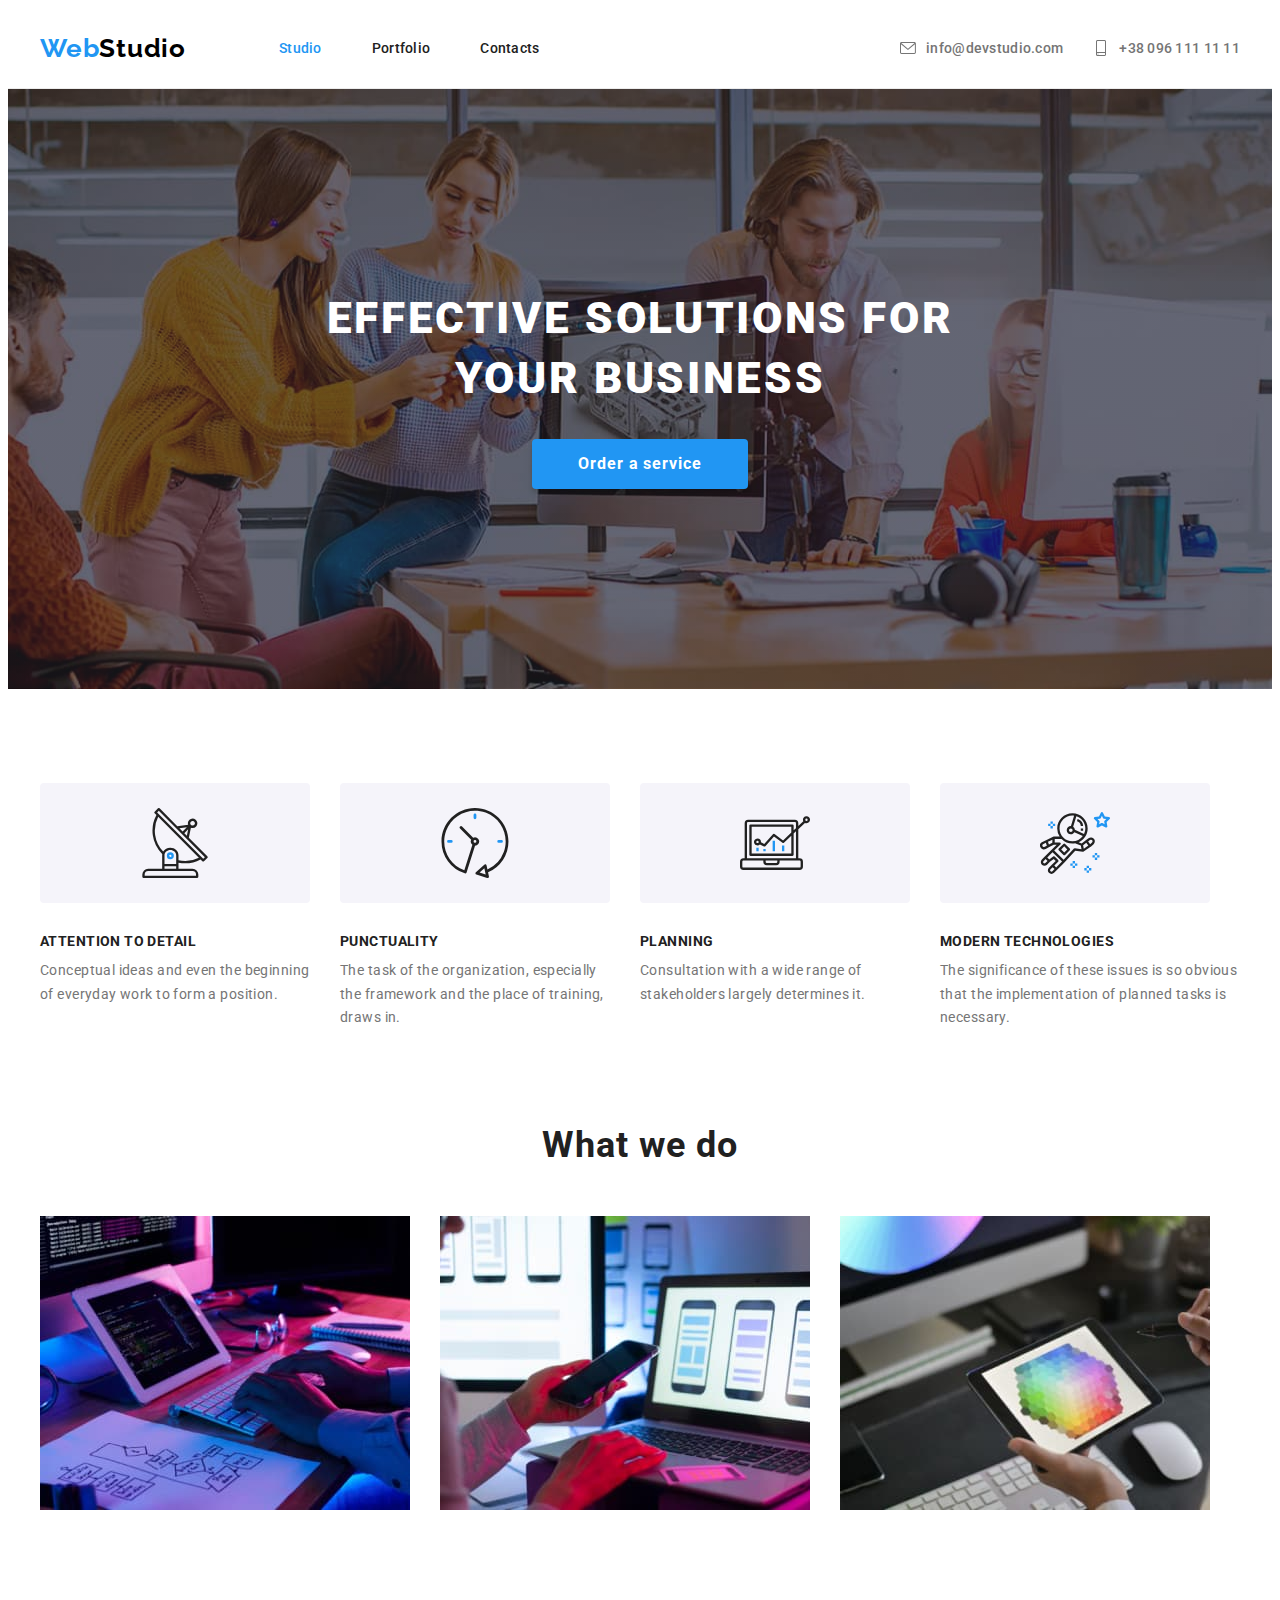
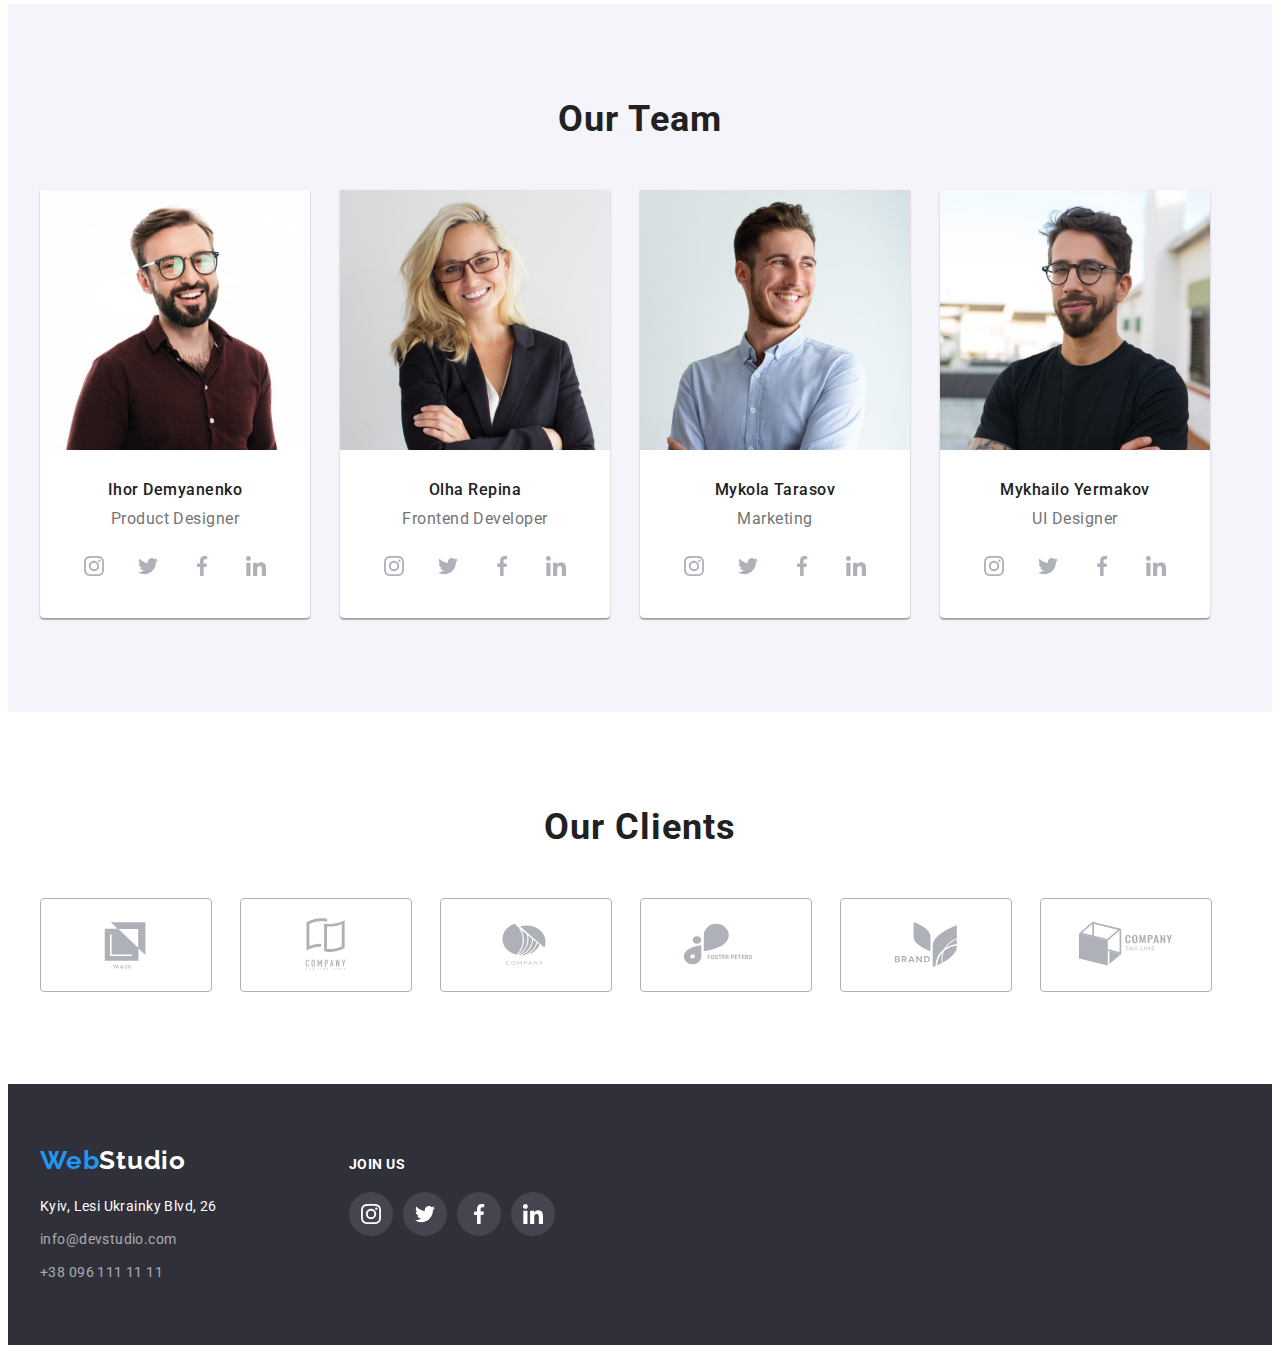
==== commit e0b4b4cd: "Updated alt text language in index.html" ====
--- a/index.html
+++ b/index.html
@@ -1,5 +1,5 @@
 <!DOCTYPE html>
-<html lang="uk">
+<html lang="en">
   <head>
     <meta charset="UTF-8" />
     <meta name="viewport" content="width=device-width, initial-scale=1.0" />
@@ -29,12 +29,12 @@
           >
           <ul class="site-nav">
             <li class="site-nav-item">
-              <a href="./index.html" class="link current">Студія</a>
+              <a href="./index.html" class="link current">Studio</a>
             </li>
             <li class="site-nav-item">
-              <a href="./portfolio.html" class="link">Портфоліо</a>
-            </li>
-            <li class="site-nav-item"><a href="" class="link">Контакти</a></li>
+              <a href="./portfolio.html" class="link">Portfolio</a>
+            </li>
+            <li class="site-nav-item"><a href="" class="link">Contacts</a></li>
           </ul>
         </nav>
 
@@ -63,15 +63,15 @@
       <!-- hero screen -->
       <section class="hero">
         <div class="container">
-          <h1 class="hero-title">Ефективні рішення для вашого бізнесу</h1>
-          <button class="button primary" type="button">Замовити послугу</button>
+          <h1 class="hero-title">Effective solutions for your business</h1>
+          <button class="button primary" type="button">Order a service</button>
         </div>
       </section>
 
       <!-- benefits -->
       <section class="section benefits">
         <div class="container">
-          <h2 class="title visually-hidden">Особливості</h2>
+          <h2 class="title visually-hidden">Features</h2>
           <ul class="benefits-list">
             <li class="benefits-item">
               <div class="benefits-pic">
@@ -79,10 +79,10 @@
                   <use href="./images/icons.svg#icon-antenna"></use>
                 </svg>
               </div>
-              <h3 class="benefits-title">Увага до деталей</h3>
+              <h3 class="benefits-title">Attention to detail</h3>
               <p class="content">
-                Ідейні міркування, і навіть початок повсякденної роботи з
-                формування позиції.
+                Conceptual ideas and even the beginning of everyday work to form
+                a position.
               </p>
             </li>
             <li class="benefits-item">
@@ -91,10 +91,10 @@
                   <use href="./images/icons.svg#icon-clock"></use>
                 </svg>
               </div>
-              <h3 class="benefits-title">Пунктуальність</h3>
+              <h3 class="benefits-title">Punctuality</h3>
               <p class="content">
-                Завдання організації, особливо рамки і місце навчання кадрів
-                тягне у себе.
+                The task of the organization, especially the framework and the
+                place of training, draws in.
               </p>
             </li>
             <li class="benefits-item">
@@ -103,9 +103,10 @@
                   <use href="./images/icons.svg#icon-diagram"></use>
                 </svg>
               </div>
-              <h3 class="benefits-title">Планування</h3>
+              <h3 class="benefits-title">Planning</h3>
               <p class="content">
-                Так само консультація з широким активом значною мірою зумовлює.
+                Consultation with a wide range of stakeholders largely
+                determines it.
               </p>
             </li>
             <li class="benefits-item">
@@ -114,10 +115,10 @@
                   <use href="./images/icons.svg#icon-astronaut"></use>
                 </svg>
               </div>
-              <h3 class="benefits-title">Сучасні технології</h3>
+              <h3 class="benefits-title">Modern technologies</h3>
               <p class="content">
-                Значимість цих проблем настільки очевидна, що реалізація
-                планових завдань.
+                The significance of these issues is so obvious that the
+                implementation of planned tasks is necessary.
               </p>
             </li>
           </ul>
@@ -128,13 +129,13 @@
 
       <section class="section works">
         <div class="container">
-          <h2 class="title">Чим ми займаємося</h2>
+          <h2 class="title">What we do</h2>
           <ul class="works-list">
             <li>
               <img
                 class="works-pic"
                 src="./images/img-1.jpg"
-                alt="Десктопні додатки"
+                alt="Desktop apps"
                 width="370"
                 height="294"
               />
@@ -143,7 +144,7 @@
               <img
                 class="works-pic"
                 src="./images/img-2.jpg"
-                alt="Мобільні додатки"
+                alt="Mobile apps"
                 width="370"
                 height="294"
               />
@@ -152,7 +153,7 @@
               <img
                 class="works-pic"
                 src="./images/img-3.jpg"
-                alt="Дизайнерські рішення"
+                alt="Design solutions"
                 width="370"
                 height="294"
               />
@@ -165,18 +166,18 @@
 
       <section class="section our-team">
         <div class="container">
-          <h2 class="title">Наша команда</h2>
+          <h2 class="title">Our Team</h2>
           <ul class="team-list">
             <li class="team-item">
               <img
                 class="team-pic"
                 src="./images/product-designer.jpg"
-                alt="Дизайнер продукту"
+                alt="Product Designer"
                 width="270"
                 height="260"
               />
               <div class="team-item-content">
-                <h3 class="subtitle">Ігор Дем'яненко</h3>
+                <h3 class="subtitle">Ihor Demyanenko</h3>
                 <p class="team-position" lang="en">Product Designer</p>
 
                 <ul class="socials-list">
@@ -229,12 +230,12 @@
               <img
                 class="team-pic"
                 src="./images/frontend-developer.jpg"
-                alt="Фронтенд розробник"
+                alt="Frontend Developer"
                 width="270"
                 height="260"
               />
               <div class="team-item-content">
-                <h3 class="subtitle">Ольга Рєпіна</h3>
+                <h3 class="subtitle">Olha Repina</h3>
                 <p class="team-position" lang="en">Frontend Developer</p>
                 <ul class="socials-list">
                   <li class="socials-item">
@@ -286,12 +287,12 @@
               <img
                 class="team-pic"
                 src="./images/marketing.jpg"
-                alt="Маркетолог"
+                alt="Marketing Specialist"
                 width="270"
                 height="260"
               />
               <div class="team-item-content">
-                <h3 class="subtitle">Микола Тарасов</h3>
+                <h3 class="subtitle">Mykola Tarasov</h3>
                 <p class="team-position" lang="en">Marketing</p>
                 <ul class="socials-list">
                   <li class="socials-item">
@@ -343,12 +344,12 @@
               <img
                 class="team-pic"
                 src="./images/ui-designer.jpg"
-                alt="UI Дизайнер"
+                alt="UI Designer"
                 width="270"
                 height="260"
               />
               <div class="team-item-content">
-                <h3 class="subtitle">Михайло Єрмаков</h3>
+                <h3 class="subtitle">Mykhailo Yermakov</h3>
                 <p class="team-position" lang="en">UI Designer</p>
                 <ul class="socials-list">
                   <li class="socials-item">
@@ -403,7 +404,7 @@
       <!-- clients -->
       <section class="clients section">
         <div class="container">
-          <h2 class="title">Постійні клієнти</h2>
+          <h2 class="title">Our Clients</h2>
           <ul class="clients-list">
             <li class="clients-item">
               <a
@@ -492,7 +493,7 @@
                   target="_blank"
                   rel="nofollow noreferrer noopener"
                   class="link address-map"
-                  >м. Київ, пр-т Лесі Українки, 26</a
+                  >Kyiv, Lesi Ukrainky Blvd, 26</a
                 >
               </li>
               <li class="address-item">
@@ -510,7 +511,7 @@
         </div>
 
         <div class="follow-container">
-          <p class="follow-title">приєднуйтесь</p>
+          <p class="follow-title">Join Us</p>
           <ul class="footer-follow-list">
             <li class="follow-item">
               <a
